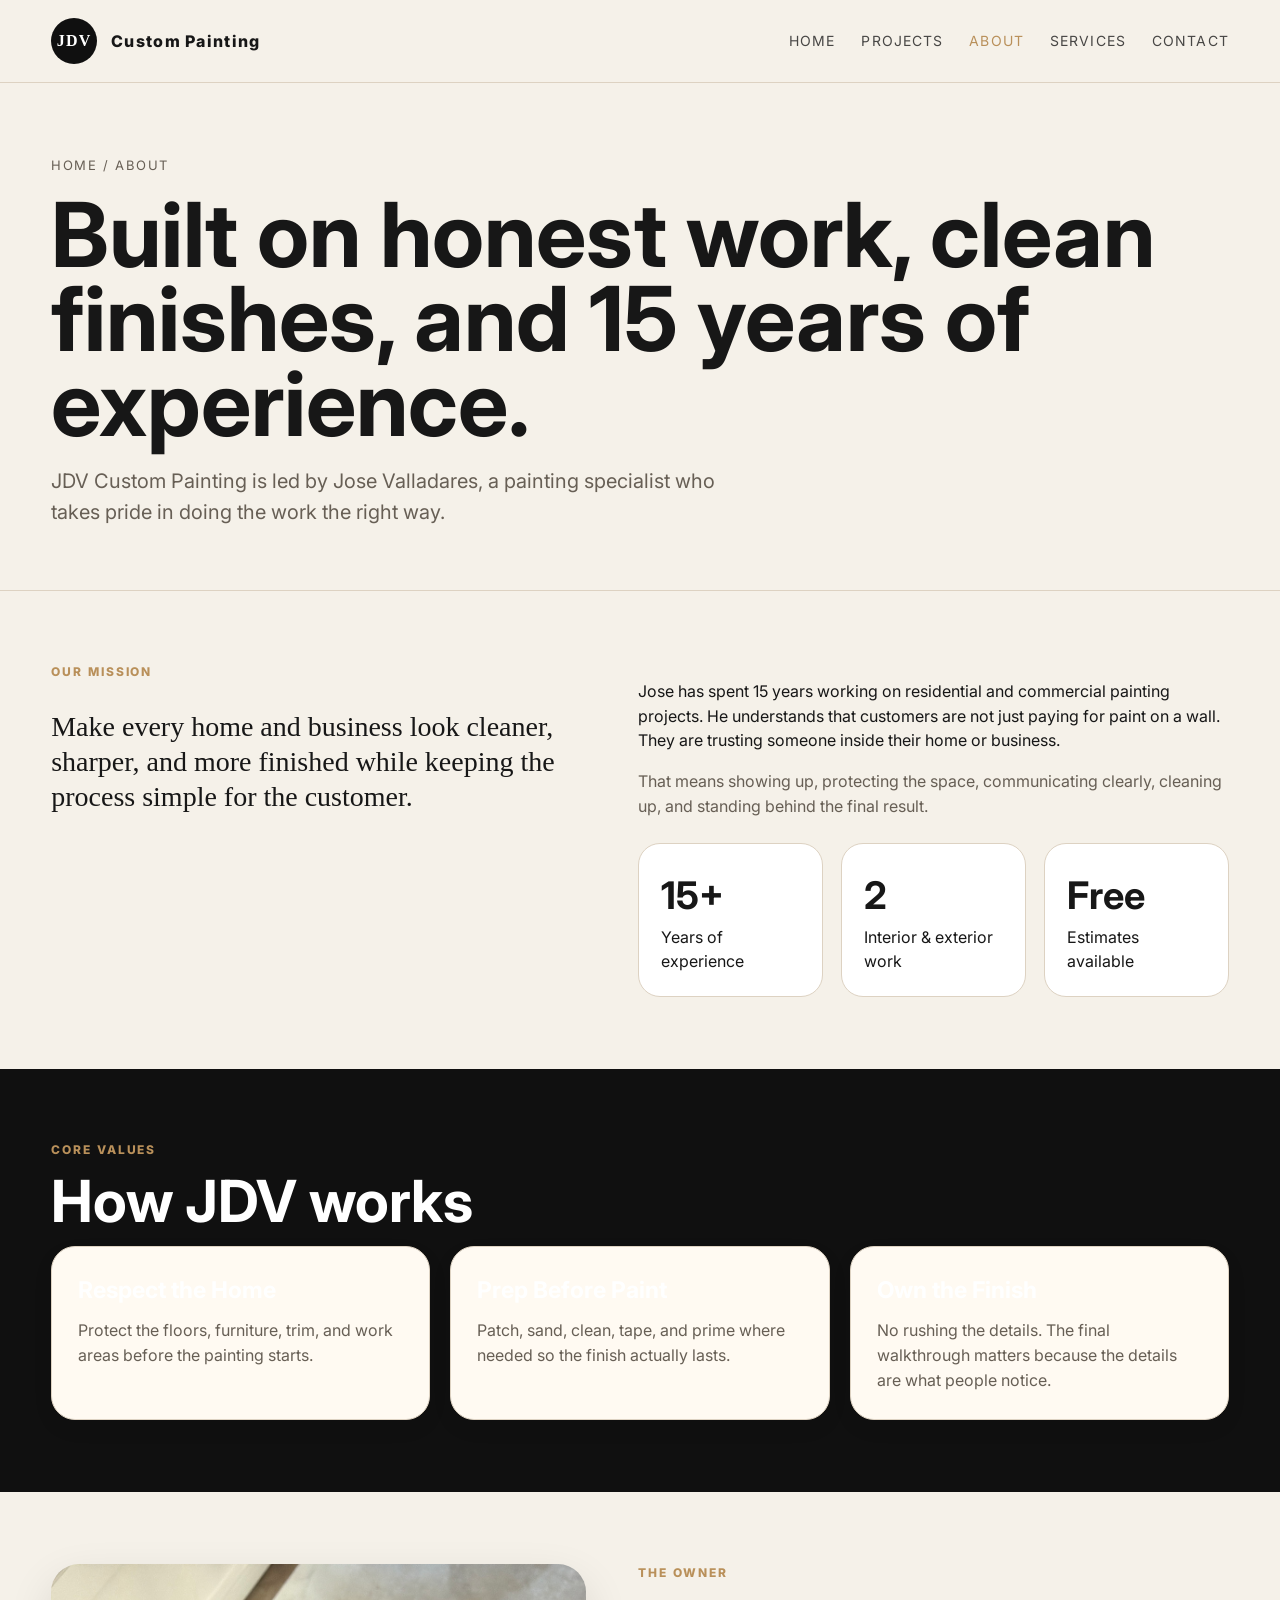
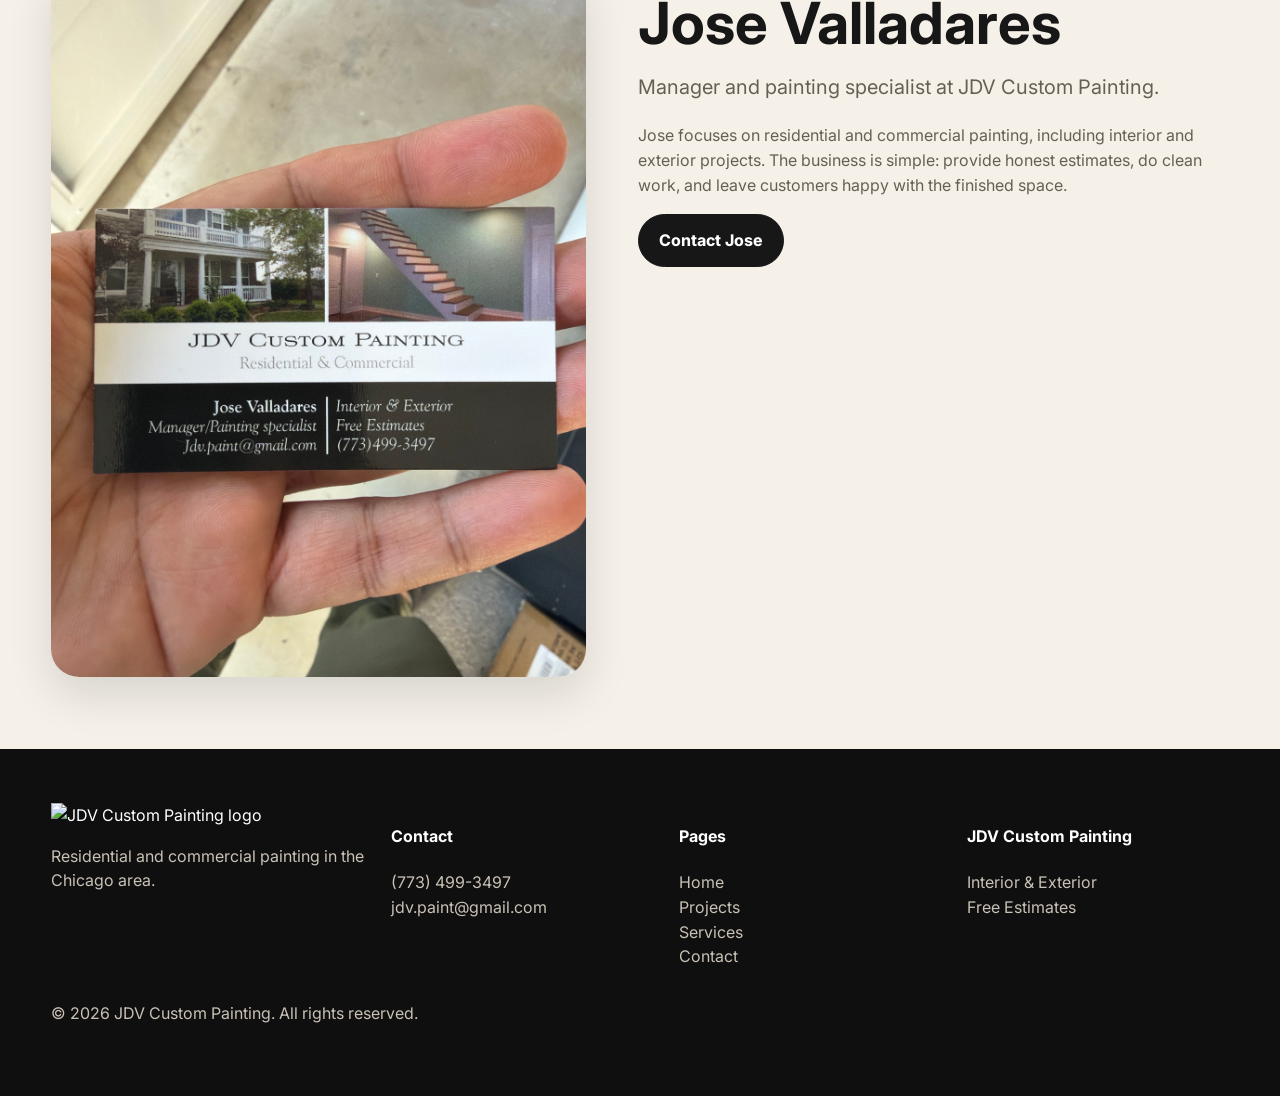
==== about.html @ 557c889a "Add files via upload" ====
<!doctype html><html lang="en"><head><meta charset="utf-8"><meta name="viewport" content="width=device-width,initial-scale=1"><title>About | JDV Custom Painting</title><meta name="description" content="Learn about Jose Valladares and JDV Custom Painting."><link rel="preconnect" href="https://fonts.googleapis.com"><link rel="preconnect" href="https://fonts.gstatic.com" crossorigin><link href="https://fonts.googleapis.com/css2?family=Inter:wght@400;600;700;800;900&display=swap" rel="stylesheet"><link rel="stylesheet" href="assets/style.css"></head><body><header class="topbar"><div class="wrap nav"><a class="brand" href="index.html"><span class="brand-mark">JDV</span><span>Custom Painting</span></a><nav class="links"><a href="index.html">Home</a><a href="projects.html">Projects</a><a class="active" href="about.html">About</a><a href="services.html">Services</a><a href="contact.html">Contact</a></nav><button class="mobile-toggle">☰</button></div><div class="wrap mobile-menu"><a href="index.html">Home</a><a href="projects.html">Projects</a><a href="about.html">About</a><a href="services.html">Services</a><a href="contact.html">Contact</a></div></header><main><section class="page-hero"><div class="wrap"><div class="crumb">Home / About</div><h1 class="h1">Built on honest work, clean finishes, and 15 years of experience.</h1><p class="lead">JDV Custom Painting is led by Jose Valladares, a painting specialist who takes pride in doing the work the right way.</p></div></section><section class="section"><div class="wrap split"><div><div class="kicker">Our Mission</div><p class="quote">Make every home and business look cleaner, sharper, and more finished while keeping the process simple for the customer.</p></div><div><p>Jose has spent 15 years working on residential and commercial painting projects. He understands that customers are not just paying for paint on a wall. They are trusting someone inside their home or business.</p><p class="muted">That means showing up, protecting the space, communicating clearly, cleaning up, and standing behind the final result.</p><div class="stat-row"><div class="stat"><strong>15+</strong><span>Years of experience</span></div><div class="stat"><strong>2</strong><span>Interior & exterior work</span></div><div class="stat"><strong>Free</strong><span>Estimates available</span></div></div></div></div></section><section class="section dark"><div class="wrap"><div class="kicker">Core Values</div><h2 class="section-title">How JDV works</h2><div class="cards"><div class="card"><h3>Respect the Home</h3><p>Protect the floors, furniture, trim, and work areas before the painting starts.</p></div><div class="card"><h3>Prep Before Paint</h3><p>Patch, sand, clean, tape, and prime where needed so the finish actually lasts.</p></div><div class="card"><h3>Own the Finish</h3><p>No rushing the details. The final walkthrough matters because the details are what people notice.</p></div></div></div></section><section class="section"><div class="wrap split"><div><img src="assets/images/business-card.jpeg" alt="JDV Custom Painting business card" style="border-radius:28px;box-shadow:var(--shadow)"></div><div><div class="kicker">The Owner</div><h2 class="section-title">Jose Valladares</h2><p class="lead">Manager and painting specialist at JDV Custom Painting.</p><p class="muted">Jose focuses on residential and commercial painting, including interior and exterior projects. The business is simple: provide honest estimates, do clean work, and leave customers happy with the finished space.</p><a class="btn dark" href="contact.html">Contact Jose</a></div></div></section></main><footer class="footer"><div class="wrap footer-grid"><div><img src="assets/images/logo.svg" alt="JDV Custom Painting logo" style="width:220px"><p>Residential and commercial painting in the Chicago area.</p></div><div><h4>Contact</h4><p><a href="tel:+17734993497">(773) 499-3497</a><br><a href="mailto:jdv.paint@gmail.com">jdv.paint@gmail.com</a></p></div><div><h4>Pages</h4><p><a href="index.html">Home</a><br><a href="projects.html">Projects</a><br><a href="services.html">Services</a><br><a href="contact.html">Contact</a></p></div><div><h4>JDV Custom Painting</h4><p>Interior & Exterior<br>Free Estimates</p></div></div><div class="wrap"><p>© <span data-year></span> JDV Custom Painting. All rights reserved.</p></div></footer><script src="assets/script.js"></script></body></html>
---- assets/style.css ----
:root{--bg:#f5f1e9;--card:#fffaf2;--ink:#171717;--muted:#675f55;--line:#ddd2c2;--gold:#b9905a;--dark:#101010;--dark2:#1b1b1b;--radius:24px;--shadow:0 18px 45px rgba(0,0,0,.12)}
*{box-sizing:border-box}html{scroll-behavior:smooth}body{margin:0;font-family:Inter,Arial,sans-serif;background:var(--bg);color:var(--ink);line-height:1.55}a{color:inherit;text-decoration:none}img{max-width:100%;display:block}.wrap{width:min(1180px,92vw);margin:auto}.topbar{position:sticky;top:0;z-index:10;background:rgba(245,241,233,.9);backdrop-filter:blur(14px);border-bottom:1px solid var(--line)}.nav{height:82px;display:flex;align-items:center;justify-content:space-between}.brand{display:flex;align-items:center;gap:14px;font-weight:800;letter-spacing:.08em}.brand-mark{width:46px;height:46px;border-radius:50%;background:var(--dark);color:#fff;display:grid;place-items:center;font-family:Georgia,serif}.links{display:flex;align-items:center;gap:26px;font-size:14px;text-transform:uppercase;letter-spacing:.08em}.links a{opacity:.78}.links a:hover,.links a.active{opacity:1;color:var(--gold)}.mobile-toggle{display:none}.btn{display:inline-flex;align-items:center;justify-content:center;padding:13px 20px;border-radius:999px;border:1px solid var(--ink);font-weight:750}.btn.dark{background:var(--ink);color:#fff}.btn.gold{background:var(--gold);border-color:var(--gold);color:#111}.hero{padding:78px 0 48px}.hero-grid{display:grid;grid-template-columns:1.05fr .95fr;gap:44px;align-items:center}.eyebrow{font-size:13px;text-transform:uppercase;letter-spacing:.18em;color:var(--gold);font-weight:800}.h1{font-size:clamp(46px,7vw,92px);line-height:.94;margin:18px 0}.lead{font-size:20px;color:var(--muted);max-width:690px}.hero-card{border-radius:34px;overflow:hidden;box-shadow:var(--shadow);background:#111;position:relative}.hero-card img{aspect-ratio:1.05/1;object-fit:cover}.hero-note{position:absolute;left:22px;right:22px;bottom:22px;background:rgba(16,16,16,.76);color:#fff;border-radius:22px;padding:18px;backdrop-filter:blur(10px)}.actions{display:flex;gap:14px;flex-wrap:wrap;margin-top:30px}.section{padding:72px 0}.section.dark{background:var(--dark);color:#fff}.section.dark .muted{color:#c9c1b5}.kicker{color:var(--gold);font-weight:800;letter-spacing:.16em;text-transform:uppercase;font-size:12px}.section-title{font-size:clamp(34px,5vw,58px);line-height:1;margin:12px 0 16px}.muted{color:var(--muted)}.split{display:grid;grid-template-columns:.95fr 1.05fr;gap:52px;align-items:start}.cards{display:grid;grid-template-columns:repeat(3,1fr);gap:20px}.card{background:var(--card);border:1px solid var(--line);border-radius:var(--radius);padding:26px;box-shadow:0 8px 22px rgba(0,0,0,.05)}.card h3{font-size:23px;margin:0 0 10px}.card p{color:var(--muted);margin:0}.project-grid{display:grid;grid-template-columns:repeat(3,1fr);gap:22px}.project{background:var(--card);border:1px solid var(--line);border-radius:26px;overflow:hidden;box-shadow:0 10px 30px rgba(0,0,0,.08)}.project img{height:260px;width:100%;object-fit:cover}.project-body{padding:22px}.project h3{margin:0 0 8px;font-size:24px}.tag{display:inline-block;font-size:12px;text-transform:uppercase;letter-spacing:.1em;color:var(--gold);font-weight:800;margin-bottom:10px}.service-list{display:grid;grid-template-columns:1fr 1fr;gap:18px}.service-item{padding:24px;border-bottom:1px solid var(--line)}.quote{font-size:28px;line-height:1.25;font-family:Georgia,serif}.form{display:grid;gap:14px}.form input,.form textarea,.form select{width:100%;padding:15px 16px;border-radius:14px;border:1px solid var(--line);background:#fff;font:inherit}.form textarea{min-height:150px}.footer{background:#0f0f0f;color:#fff;padding:54px 0}.footer-grid{display:grid;grid-template-columns:1.2fr repeat(3,1fr);gap:26px}.footer p,.footer a{color:#c9c1b5}.page-hero{padding:72px 0 42px;border-bottom:1px solid var(--line)}.crumb{font-size:13px;color:var(--muted);text-transform:uppercase;letter-spacing:.12em}.filters{display:flex;gap:12px;flex-wrap:wrap;margin:24px 0}.pill{border:1px solid var(--line);border-radius:999px;padding:9px 14px;color:var(--muted);background:#fff}.stat-row{display:grid;grid-template-columns:repeat(3,1fr);gap:18px;margin-top:24px}.stat{background:#fff;border:1px solid var(--line);border-radius:22px;padding:22px}.stat strong{font-size:38px;display:block}.contact-line{font-size:28px;font-weight:800}.mobile-menu{display:none}
@media(max-width:850px){.links{display:none}.mobile-toggle{display:block;background:transparent;border:0;font-size:28px}.mobile-menu.open{display:grid;gap:12px;padding:0 0 22px}.hero-grid,.split,.footer-grid{grid-template-columns:1fr}.cards,.project-grid,.service-list,.stat-row{grid-template-columns:1fr}.h1{font-size:52px}.section{padding:52px 0}.hero{padding-top:46px}.project img{height:220px}}
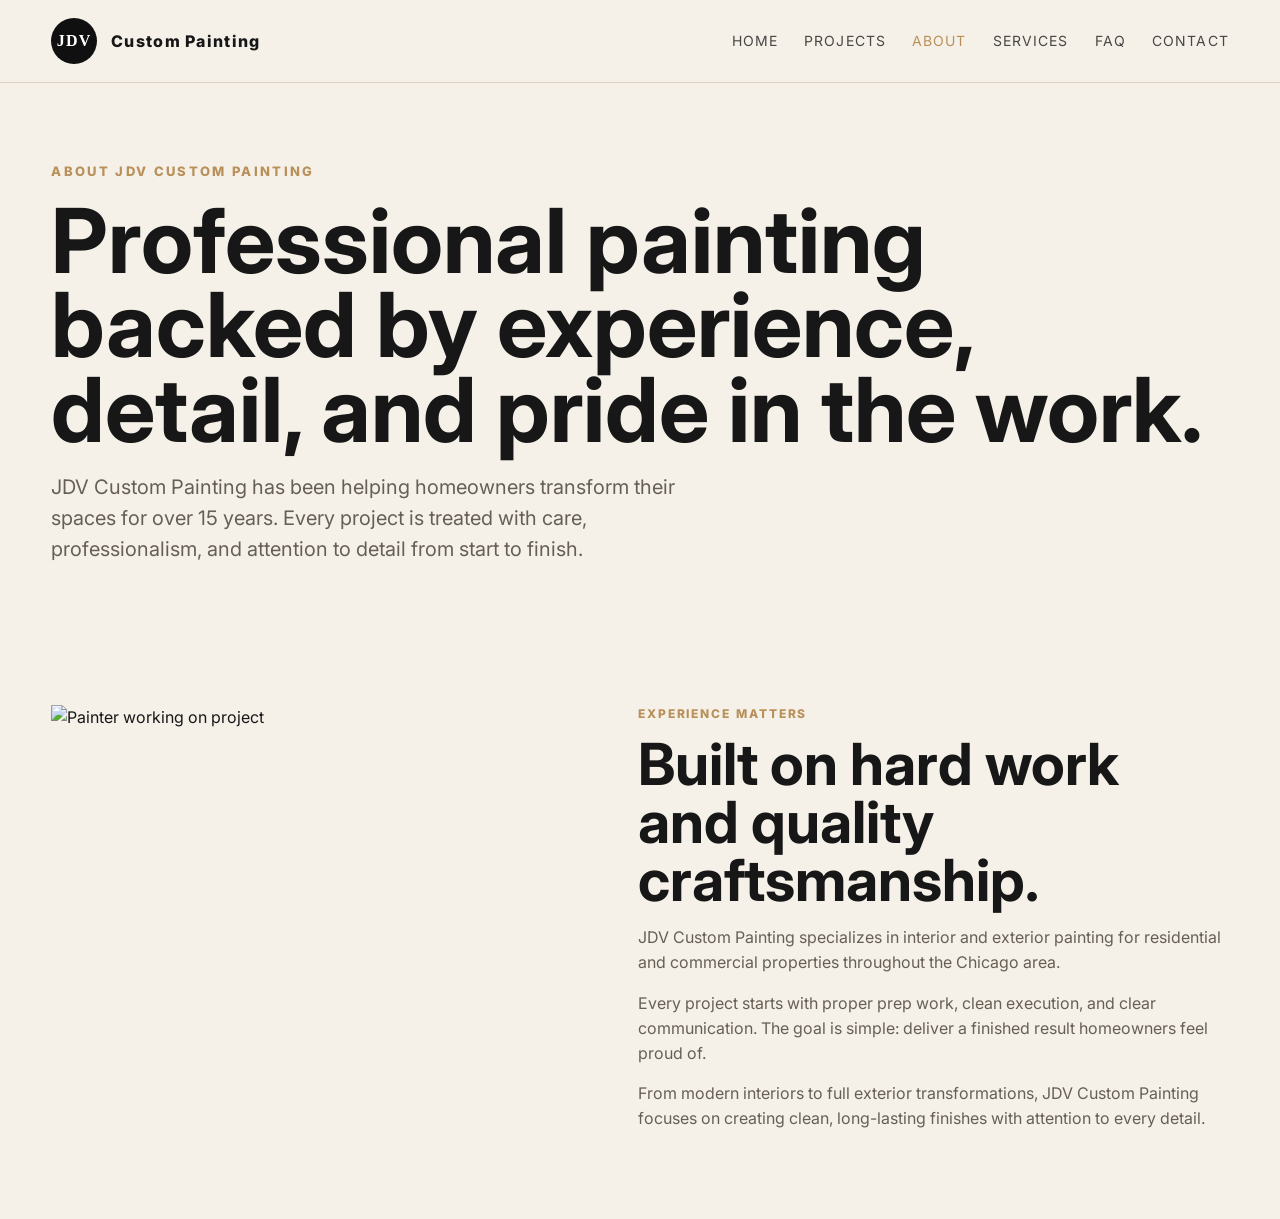
==== commit bba36a9f: "Updated all pages tempates" ====
--- a/about.html
+++ b/about.html
@@ -1 +1,125 @@
-<!doctype html><html lang="en"><head><meta charset="utf-8"><meta name="viewport" content="width=device-width,initial-scale=1"><title>About | JDV Custom Painting</title><meta name="description" content="Learn about Jose Valladares and JDV Custom Painting."><link rel="preconnect" href="https://fonts.googleapis.com"><link rel="preconnect" href="https://fonts.gstatic.com" crossorigin><link href="https://fonts.googleapis.com/css2?family=Inter:wght@400;600;700;800;900&display=swap" rel="stylesheet"><link rel="stylesheet" href="assets/style.css"></head><body><header class="topbar"><div class="wrap nav"><a class="brand" href="index.html"><span class="brand-mark">JDV</span><span>Custom Painting</span></a><nav class="links"><a href="index.html">Home</a><a href="projects.html">Projects</a><a class="active" href="about.html">About</a><a href="services.html">Services</a><a href="contact.html">Contact</a></nav><button class="mobile-toggle">☰</button></div><div class="wrap mobile-menu"><a href="index.html">Home</a><a href="projects.html">Projects</a><a href="about.html">About</a><a href="services.html">Services</a><a href="contact.html">Contact</a></div></header><main><section class="page-hero"><div class="wrap"><div class="crumb">Home / About</div><h1 class="h1">Built on honest work, clean finishes, and 15 years of experience.</h1><p class="lead">JDV Custom Painting is led by Jose Valladares, a painting specialist who takes pride in doing the work the right way.</p></div></section><section class="section"><div class="wrap split"><div><div class="kicker">Our Mission</div><p class="quote">Make every home and business look cleaner, sharper, and more finished while keeping the process simple for the customer.</p></div><div><p>Jose has spent 15 years working on residential and commercial painting projects. He understands that customers are not just paying for paint on a wall. They are trusting someone inside their home or business.</p><p class="muted">That means showing up, protecting the space, communicating clearly, cleaning up, and standing behind the final result.</p><div class="stat-row"><div class="stat"><strong>15+</strong><span>Years of experience</span></div><div class="stat"><strong>2</strong><span>Interior & exterior work</span></div><div class="stat"><strong>Free</strong><span>Estimates available</span></div></div></div></div></section><section class="section dark"><div class="wrap"><div class="kicker">Core Values</div><h2 class="section-title">How JDV works</h2><div class="cards"><div class="card"><h3>Respect the Home</h3><p>Protect the floors, furniture, trim, and work areas before the painting starts.</p></div><div class="card"><h3>Prep Before Paint</h3><p>Patch, sand, clean, tape, and prime where needed so the finish actually lasts.</p></div><div class="card"><h3>Own the Finish</h3><p>No rushing the details. The final walkthrough matters because the details are what people notice.</p></div></div></div></section><section class="section"><div class="wrap split"><div><img src="assets/images/business-card.jpeg" alt="JDV Custom Painting business card" style="border-radius:28px;box-shadow:var(--shadow)"></div><div><div class="kicker">The Owner</div><h2 class="section-title">Jose Valladares</h2><p class="lead">Manager and painting specialist at JDV Custom Painting.</p><p class="muted">Jose focuses on residential and commercial painting, including interior and exterior projects. The business is simple: provide honest estimates, do clean work, and leave customers happy with the finished space.</p><a class="btn dark" href="contact.html">Contact Jose</a></div></div></section></main><footer class="footer"><div class="wrap footer-grid"><div><img src="assets/images/logo.svg" alt="JDV Custom Painting logo" style="width:220px"><p>Residential and commercial painting in the Chicago area.</p></div><div><h4>Contact</h4><p><a href="tel:+17734993497">(773) 499-3497</a><br><a href="mailto:jdv.paint@gmail.com">jdv.paint@gmail.com</a></p></div><div><h4>Pages</h4><p><a href="index.html">Home</a><br><a href="projects.html">Projects</a><br><a href="services.html">Services</a><br><a href="contact.html">Contact</a></p></div><div><h4>JDV Custom Painting</h4><p>Interior & Exterior<br>Free Estimates</p></div></div><div class="wrap"><p>© <span data-year></span> JDV Custom Painting. All rights reserved.</p></div></footer><script src="assets/script.js"></script></body></html>
+<!DOCTYPE html>
+<html lang="en">
+
+<head>
+
+  <meta charset="UTF-8" />
+
+  <meta name="viewport" content="width=device-width, initial-scale=1.0" />
+
+  <title>About | JDV Custom Painting</title>
+
+  <link rel="stylesheet" href="assets/style.css" />
+
+  <link rel="preconnect" href="https://fonts.googleapis.com" />
+
+  <link rel="preconnect" href="https://fonts.gstatic.com" crossorigin />
+
+  <link
+    href="https://fonts.googleapis.com/css2?family=Inter:wght@400;500;600;700;800&display=swap"
+    rel="stylesheet" />
+
+</head>
+
+<body>
+
+  <header class="topbar">
+
+    <div class="wrap nav">
+
+      <a class="brand" href="index.html">
+
+        <span class="brand-mark">JDV</span>
+
+        <span>Custom Painting</span>
+
+      </a>
+
+      <nav class="links">
+
+        <a href="index.html">Home</a>
+
+        <a href="projects.html">Projects</a>
+
+        <a class="active" href="about.html">About</a>
+
+        <a href="services.html">Services</a>
+
+        <a href="faq.html">FAQ</a>
+
+        <a href="contact.html">Contact</a>
+
+      </nav>
+
+    </div>
+
+  </header>
+
+  <main>
+
+    <section class="hero">
+
+      <div class="wrap">
+
+        <div class="eyebrow">
+          About JDV Custom Painting
+        </div>
+
+        <h1 class="h1">
+          Professional painting backed by experience, detail, and pride in the work.
+        </h1>
+
+        <p class="lead">
+          JDV Custom Painting has been helping homeowners transform their spaces for over 15 years. Every project is treated with care, professionalism, and attention to detail from start to finish.
+        </p>
+
+      </div>
+
+    </section>
+
+    <section class="section">
+
+      <div class="wrap split">
+
+        <div>
+
+          <img
+            class="rounded-image"
+            src="assets/images/about-painter.jpg"
+            alt="Painter working on project" />
+
+        </div>
+
+        <div>
+
+          <div class="kicker">
+            Experience Matters
+          </div>
+
+          <h2 class="section-title">
+            Built on hard work and quality craftsmanship.
+          </h2>
+
+          <p class="muted">
+            JDV Custom Painting specializes in interior and exterior painting for residential and commercial properties throughout the Chicago area.
+          </p>
+
+          <p class="muted">
+            Every project starts with proper prep work, clean execution, and clear communication. The goal is simple: deliver a finished result homeowners feel proud of.
+          </p>
+
+          <p class="muted">
+            From modern interiors to full exterior transformations, JDV Custom Painting focuses on creating clean, long-lasting finishes with attention to every detail.
+          </p>
+
+        </div>
+
+      </div>
+
+    </section>
+
+  </main>
+
+</body>
+
+</html>
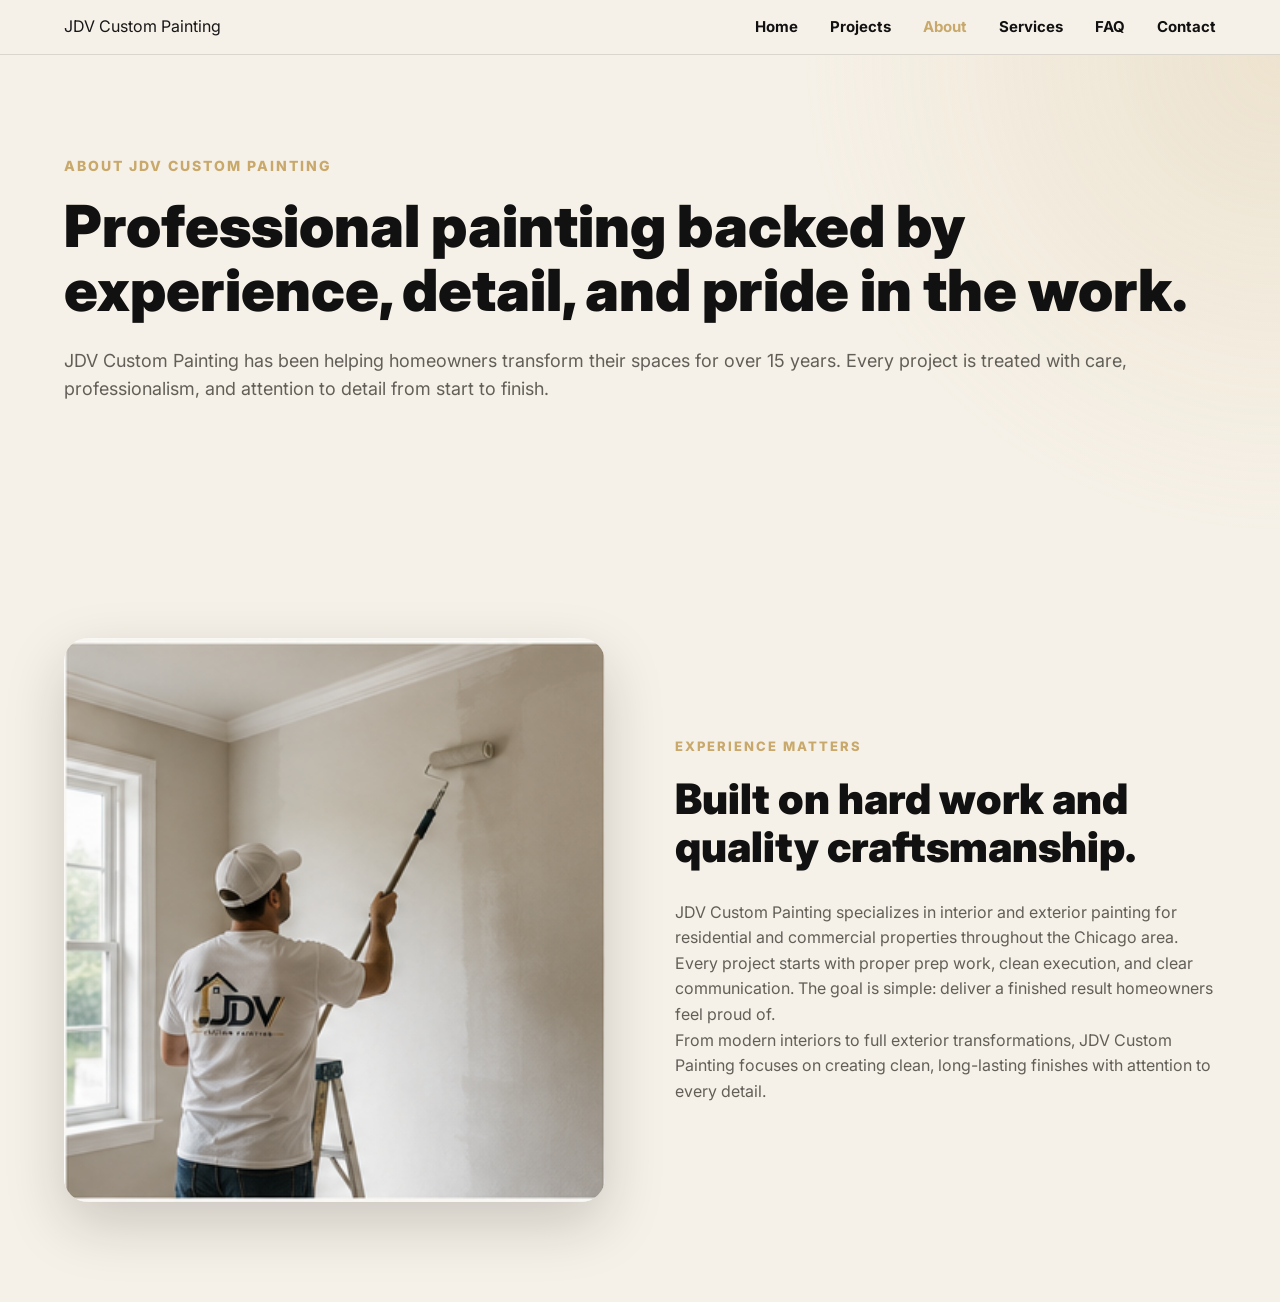
==== commit bcf6b071: "Update about.html" ====
--- a/about.html
+++ b/about.html
@@ -85,7 +85,7 @@
 
           <img
             class="rounded-image"
-            src="assets/images/about-painter.jpg"
+            src="assets/images/about-painter.png"
             alt="Painter working on project" />
 
         </div>
@@ -122,4 +122,4 @@
 
 </body>
 
-</html>+</html>
--- a/assets/style.css
+++ b/assets/style.css
@@ -1,3 +1,380 @@
-:root{--bg:#f5f1e9;--card:#fffaf2;--ink:#171717;--muted:#675f55;--line:#ddd2c2;--gold:#b9905a;--dark:#101010;--dark2:#1b1b1b;--radius:24px;--shadow:0 18px 45px rgba(0,0,0,.12)}
-*{box-sizing:border-box}html{scroll-behavior:smooth}body{margin:0;font-family:Inter,Arial,sans-serif;background:var(--bg);color:var(--ink);line-height:1.55}a{color:inherit;text-decoration:none}img{max-width:100%;display:block}.wrap{width:min(1180px,92vw);margin:auto}.topbar{position:sticky;top:0;z-index:10;background:rgba(245,241,233,.9);backdrop-filter:blur(14px);border-bottom:1px solid var(--line)}.nav{height:82px;display:flex;align-items:center;justify-content:space-between}.brand{display:flex;align-items:center;gap:14px;font-weight:800;letter-spacing:.08em}.brand-mark{width:46px;height:46px;border-radius:50%;background:var(--dark);color:#fff;display:grid;place-items:center;font-family:Georgia,serif}.links{display:flex;align-items:center;gap:26px;font-size:14px;text-transform:uppercase;letter-spacing:.08em}.links a{opacity:.78}.links a:hover,.links a.active{opacity:1;color:var(--gold)}.mobile-toggle{display:none}.btn{display:inline-flex;align-items:center;justify-content:center;padding:13px 20px;border-radius:999px;border:1px solid var(--ink);font-weight:750}.btn.dark{background:var(--ink);color:#fff}.btn.gold{background:var(--gold);border-color:var(--gold);color:#111}.hero{padding:78px 0 48px}.hero-grid{display:grid;grid-template-columns:1.05fr .95fr;gap:44px;align-items:center}.eyebrow{font-size:13px;text-transform:uppercase;letter-spacing:.18em;color:var(--gold);font-weight:800}.h1{font-size:clamp(46px,7vw,92px);line-height:.94;margin:18px 0}.lead{font-size:20px;color:var(--muted);max-width:690px}.hero-card{border-radius:34px;overflow:hidden;box-shadow:var(--shadow);background:#111;position:relative}.hero-card img{aspect-ratio:1.05/1;object-fit:cover}.hero-note{position:absolute;left:22px;right:22px;bottom:22px;background:rgba(16,16,16,.76);color:#fff;border-radius:22px;padding:18px;backdrop-filter:blur(10px)}.actions{display:flex;gap:14px;flex-wrap:wrap;margin-top:30px}.section{padding:72px 0}.section.dark{background:var(--dark);color:#fff}.section.dark .muted{color:#c9c1b5}.kicker{color:var(--gold);font-weight:800;letter-spacing:.16em;text-transform:uppercase;font-size:12px}.section-title{font-size:clamp(34px,5vw,58px);line-height:1;margin:12px 0 16px}.muted{color:var(--muted)}.split{display:grid;grid-template-columns:.95fr 1.05fr;gap:52px;align-items:start}.cards{display:grid;grid-template-columns:repeat(3,1fr);gap:20px}.card{background:var(--card);border:1px solid var(--line);border-radius:var(--radius);padding:26px;box-shadow:0 8px 22px rgba(0,0,0,.05)}.card h3{font-size:23px;margin:0 0 10px}.card p{color:var(--muted);margin:0}.project-grid{display:grid;grid-template-columns:repeat(3,1fr);gap:22px}.project{background:var(--card);border:1px solid var(--line);border-radius:26px;overflow:hidden;box-shadow:0 10px 30px rgba(0,0,0,.08)}.project img{height:260px;width:100%;object-fit:cover}.project-body{padding:22px}.project h3{margin:0 0 8px;font-size:24px}.tag{display:inline-block;font-size:12px;text-transform:uppercase;letter-spacing:.1em;color:var(--gold);font-weight:800;margin-bottom:10px}.service-list{display:grid;grid-template-columns:1fr 1fr;gap:18px}.service-item{padding:24px;border-bottom:1px solid var(--line)}.quote{font-size:28px;line-height:1.25;font-family:Georgia,serif}.form{display:grid;gap:14px}.form input,.form textarea,.form select{width:100%;padding:15px 16px;border-radius:14px;border:1px solid var(--line);background:#fff;font:inherit}.form textarea{min-height:150px}.footer{background:#0f0f0f;color:#fff;padding:54px 0}.footer-grid{display:grid;grid-template-columns:1.2fr repeat(3,1fr);gap:26px}.footer p,.footer a{color:#c9c1b5}.page-hero{padding:72px 0 42px;border-bottom:1px solid var(--line)}.crumb{font-size:13px;color:var(--muted);text-transform:uppercase;letter-spacing:.12em}.filters{display:flex;gap:12px;flex-wrap:wrap;margin:24px 0}.pill{border:1px solid var(--line);border-radius:999px;padding:9px 14px;color:var(--muted);background:#fff}.stat-row{display:grid;grid-template-columns:repeat(3,1fr);gap:18px;margin-top:24px}.stat{background:#fff;border:1px solid var(--line);border-radius:22px;padding:22px}.stat strong{font-size:38px;display:block}.contact-line{font-size:28px;font-weight:800}.mobile-menu{display:none}
-@media(max-width:850px){.links{display:none}.mobile-toggle{display:block;background:transparent;border:0;font-size:28px}.mobile-menu.open{display:grid;gap:12px;padding:0 0 22px}.hero-grid,.split,.footer-grid{grid-template-columns:1fr}.cards,.project-grid,.service-list,.stat-row{grid-template-columns:1fr}.h1{font-size:52px}.section{padding:52px 0}.hero{padding-top:46px}.project img{height:220px}}
+* {
+  margin: 0;
+  padding: 0;
+  box-sizing: border-box;
+}
+
+:root {
+  --black: #111111;
+  --dark: #171717;
+  --cream: #f6f1e8;
+  --cream-light: #fbf7ef;
+  --white: #ffffff;
+  --gold: #c8a96b;
+  --text: #171717;
+  --muted: #625f58;
+  --border: rgba(17, 17, 17, 0.12);
+}
+
+body {
+  font-family: 'Inter', sans-serif;
+  color: var(--text);
+  background: var(--cream-light);
+  line-height: 1.6;
+}
+
+a {
+  text-decoration: none;
+  color: inherit;
+}
+
+img {
+  max-width: 100%;
+  display: block;
+}
+
+.wrap {
+  width: 90%;
+  max-width: 1200px;
+  margin: auto;
+}
+
+/* HEADER */
+
+.topbar {
+  position: sticky;
+  top: 0;
+  z-index: 1000;
+  background: rgba(246, 241, 232, 0.96);
+  border-bottom: 1px solid var(--border);
+  backdrop-filter: blur(10px);
+}
+
+.nav {
+  display: flex;
+  align-items: center;
+  justify-content: space-between;
+  padding: 14px 0;
+}
+
+.brand-with-logo {
+  display: flex;
+  align-items: center;
+}
+
+.header-logo {
+  width: 200px;
+  height: auto;
+  object-fit: contain;
+}
+
+.links {
+  display: flex;
+  gap: 32px;
+}
+
+.links a {
+  font-size: 15px;
+  font-weight: 700;
+  color: var(--black);
+  transition: 0.2s ease;
+}
+
+.links a:hover,
+.links a.active {
+  color: var(--gold);
+}
+
+/* HERO */
+
+.hero {
+  padding: 100px 0;
+  background:
+    radial-gradient(circle at top right, rgba(200, 169, 107, 0.20), transparent 35%),
+    var(--cream);
+}
+
+.hero-grid {
+  display: grid;
+  grid-template-columns: 1fr 1fr;
+  gap: 70px;
+  align-items: center;
+}
+
+.eyebrow {
+  color: var(--gold);
+  font-size: 14px;
+  font-weight: 800;
+  letter-spacing: 2px;
+  text-transform: uppercase;
+  margin-bottom: 18px;
+}
+
+.h1 {
+  font-size: 58px;
+  line-height: 1.1;
+  font-weight: 900;
+  margin-bottom: 24px;
+  color: var(--black);
+}
+
+.lead {
+  font-size: 18px;
+  color: var(--muted);
+  margin-bottom: 34px;
+}
+
+.hero-image {
+  width: 100%;
+  height: 560px;
+  object-fit: cover;
+  border-radius: 26px;
+  box-shadow: 0 24px 70px rgba(0, 0, 0, 0.18);
+}
+
+/* BUTTONS */
+
+.actions {
+  display: flex;
+  gap: 16px;
+  flex-wrap: wrap;
+}
+
+.btn {
+  padding: 14px 28px;
+  border-radius: 999px;
+  border: 1px solid var(--border);
+  font-size: 15px;
+  font-weight: 800;
+  transition: 0.2s ease;
+  background: var(--white);
+}
+
+.btn:hover {
+  transform: translateY(-2px);
+}
+
+.btn.dark {
+  background: var(--black);
+  color: var(--white);
+  border-color: var(--black);
+}
+
+.btn.gold {
+  background: var(--gold);
+  color: var(--black);
+  border-color: var(--gold);
+}
+
+/* SECTIONS */
+
+.section {
+  padding: 100px 0;
+  background: var(--cream-light);
+}
+
+.section:nth-of-type(even) {
+  background: var(--cream);
+}
+
+.dark {
+  background: var(--dark) !important;
+  color: var(--white);
+}
+
+.dark .section-title,
+.dark h2,
+.dark h3 {
+  color: var(--white);
+}
+
+.dark .muted {
+  color: rgba(255, 255, 255, 0.75);
+}
+
+.kicker {
+  color: var(--gold);
+  text-transform: uppercase;
+  letter-spacing: 2px;
+  font-size: 13px;
+  font-weight: 800;
+  margin-bottom: 18px;
+}
+
+.section-title {
+  font-size: 42px;
+  line-height: 1.15;
+  margin-bottom: 28px;
+  font-weight: 900;
+  color: var(--black);
+}
+
+.muted {
+  color: var(--muted);
+}
+
+/* CARDS */
+
+.cards {
+  display: grid;
+  grid-template-columns: repeat(3, 1fr);
+  gap: 30px;
+  margin-top: 50px;
+}
+
+.card {
+  padding: 36px;
+  border-radius: 24px;
+  background: var(--white);
+  border: 1px solid var(--border);
+  box-shadow: 0 16px 45px rgba(0, 0, 0, 0.06);
+}
+
+.card h3 {
+  margin-bottom: 16px;
+  font-size: 22px;
+  color: var(--black);
+}
+
+.card p {
+  color: var(--muted);
+}
+
+/* SPLIT */
+
+.split {
+  display: grid;
+  grid-template-columns: 1fr 1fr;
+  gap: 70px;
+  align-items: center;
+}
+
+.rounded-image {
+  width: 100%;
+  border-radius: 24px;
+  box-shadow: 0 22px 60px rgba(0, 0, 0, 0.18);
+}
+
+/* SERVICES */
+
+.service-list {
+  display: flex;
+  flex-direction: column;
+  gap: 34px;
+}
+
+.service-item {
+  padding: 34px;
+  border-radius: 22px;
+  border: 1px solid var(--border);
+  background: var(--white);
+  box-shadow: 0 14px 36px rgba(0, 0, 0, 0.05);
+}
+
+.service-item h3 {
+  font-size: 26px;
+  margin-bottom: 12px;
+  color: var(--black);
+}
+
+/* FOOTER */
+
+.footer {
+  padding: 70px 0 30px;
+  background: var(--black);
+  color: var(--white);
+}
+
+.footer-grid {
+  display: grid;
+  grid-template-columns: repeat(3, 1fr);
+  gap: 50px;
+  margin-bottom: 40px;
+}
+
+.footer h3 {
+  font-size: 24px;
+  margin-bottom: 14px;
+}
+
+.footer h4 {
+  margin-bottom: 14px;
+  color: var(--gold);
+}
+
+.footer p,
+.footer a {
+  color: rgba(255, 255, 255, 0.78);
+}
+
+.footer a:hover {
+  color: var(--gold);
+}
+
+.copyright {
+  border-top: 1px solid rgba(255, 255, 255, 0.14);
+  padding-top: 24px;
+  color: rgba(255, 255, 255, 0.6);
+  font-size: 14px;
+}
+
+/* RESPONSIVE */
+
+@media (max-width: 900px) {
+
+  .hero-grid,
+  .split,
+  .cards,
+  .footer-grid {
+    grid-template-columns: 1fr;
+  }
+
+  .h1 {
+    font-size: 42px;
+  }
+
+  .section-title {
+    font-size: 34px;
+  }
+
+  .links {
+    gap: 18px;
+  }
+
+  .hero-image {
+    height: 420px;
+  }
+}
+
+@media (max-width: 640px) {
+
+  .nav {
+    flex-direction: column;
+    gap: 20px;
+  }
+
+  .links {
+    flex-wrap: wrap;
+    justify-content: center;
+  }
+
+  .hero {
+    padding: 70px 0;
+  }
+
+  .section {
+    padding: 70px 0;
+  }
+
+  .h1 {
+    font-size: 34px;
+  }
+
+  .header-logo {
+    width: 170px;
+  }
+
+  .hero-image {
+    height: 320px;
+  }
+}
